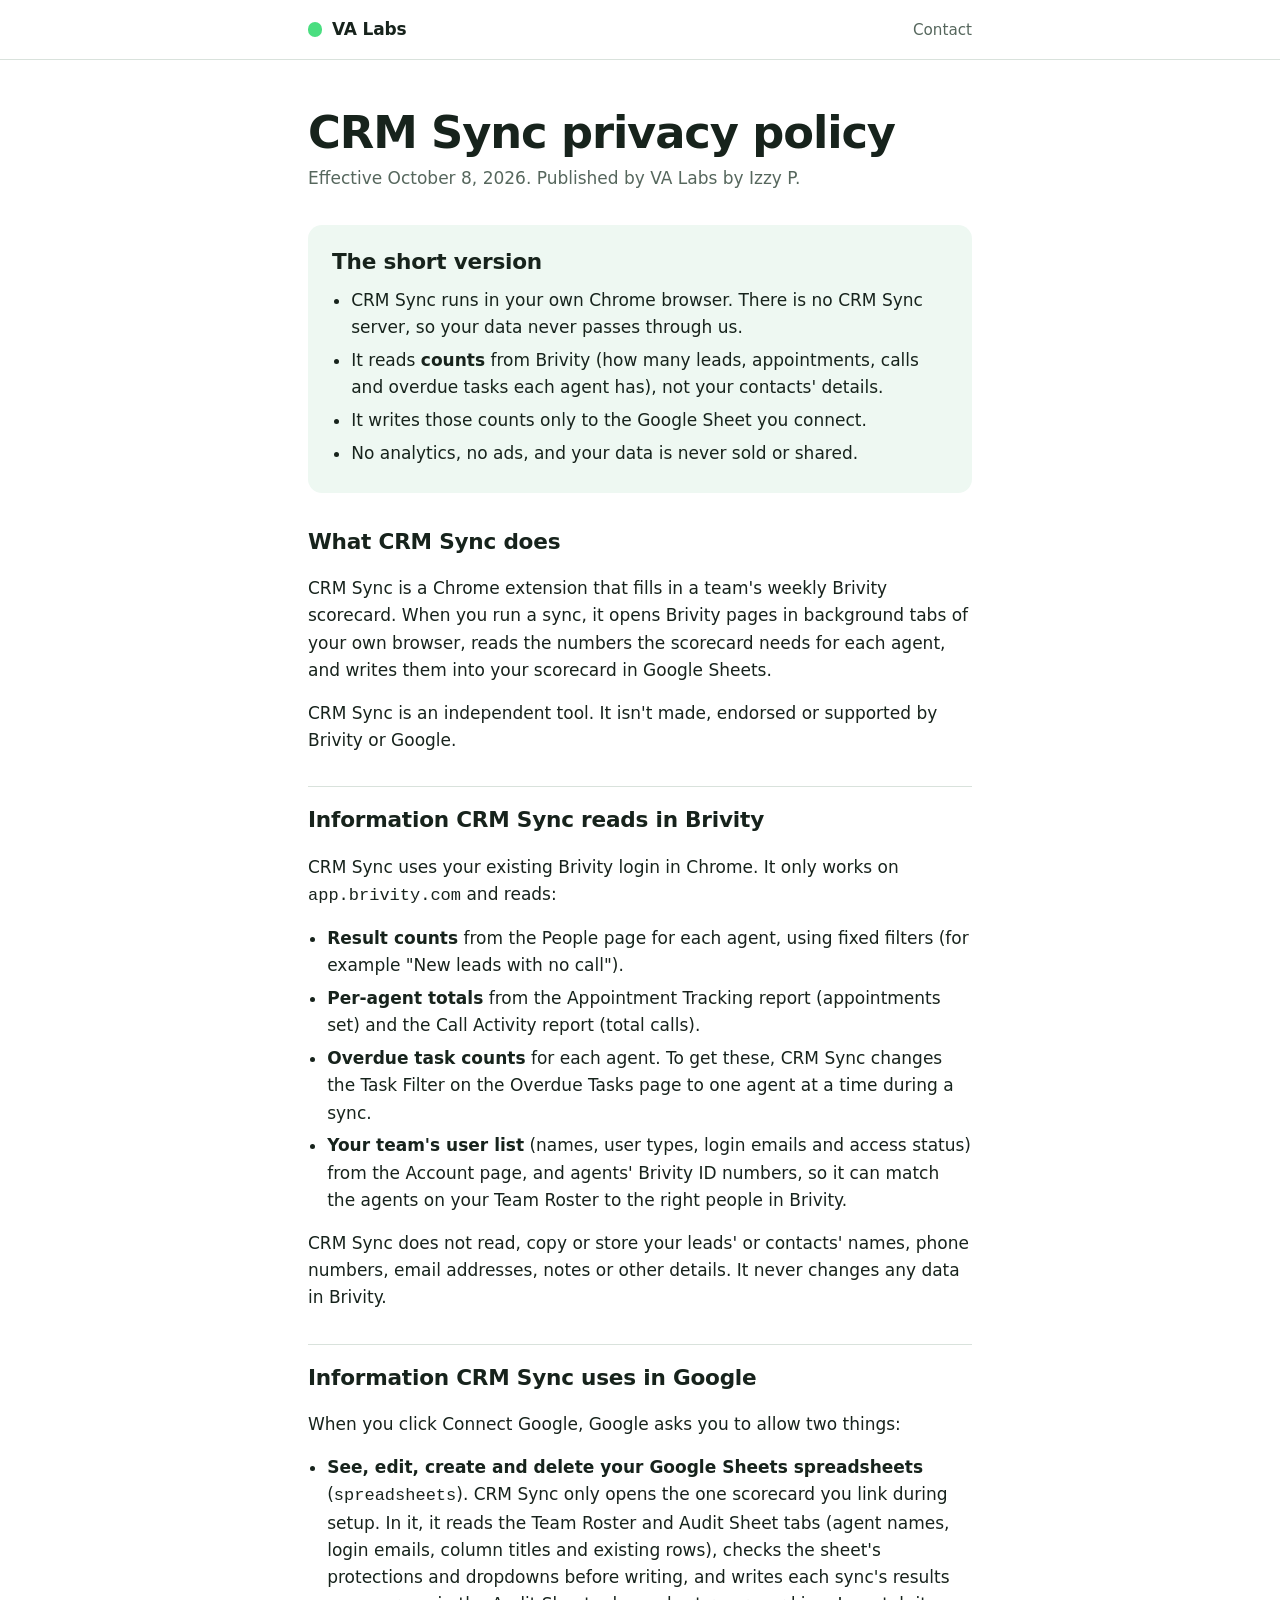
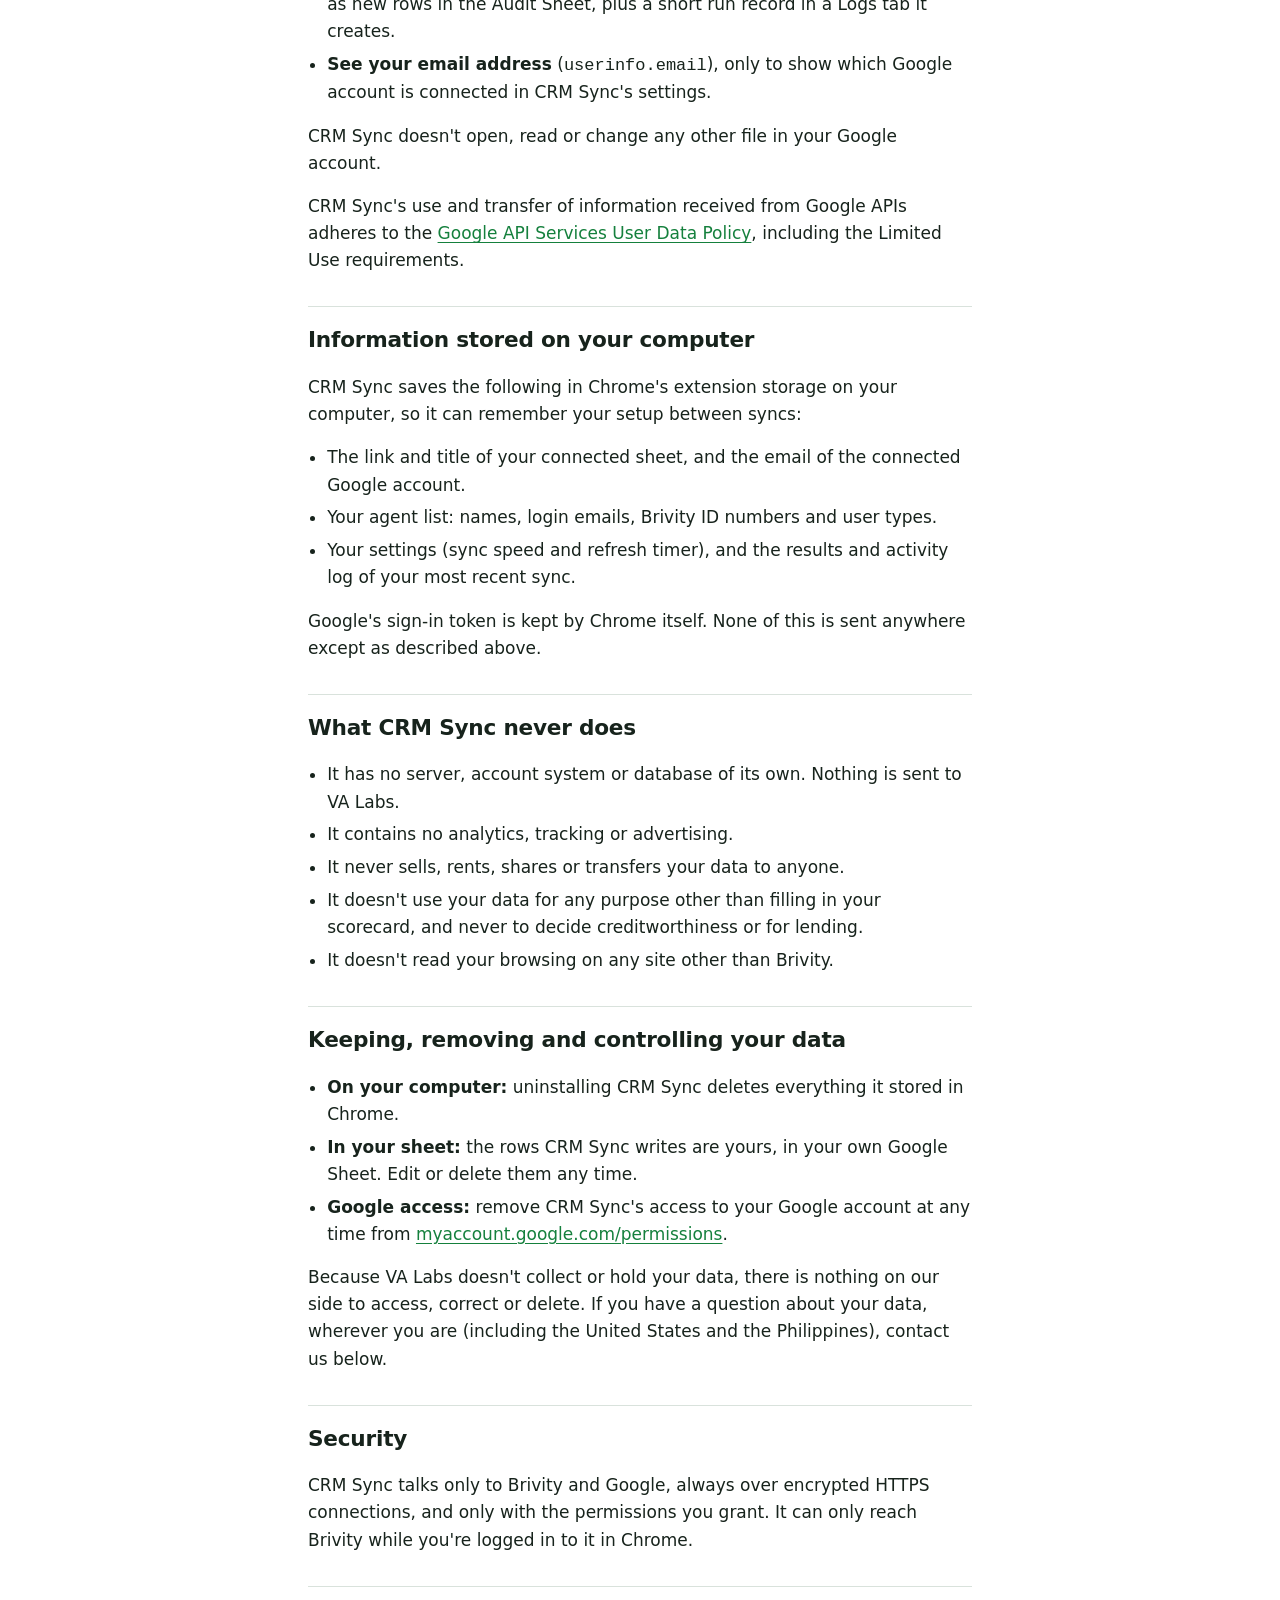
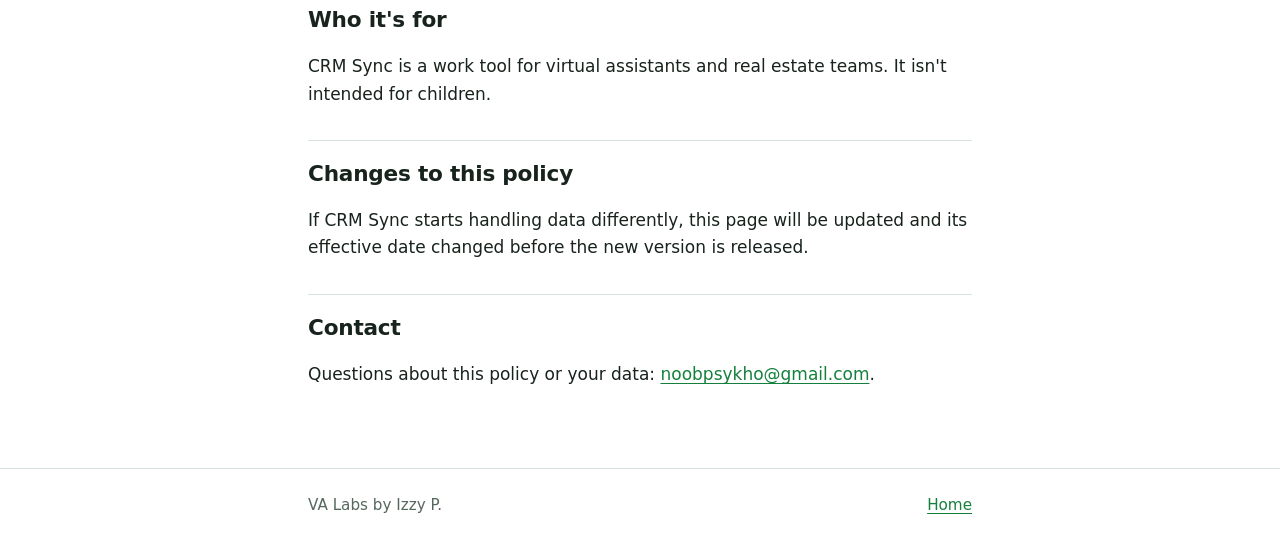
==== crm-sync-privacy.html @ 457f82c9 "Add files via upload" ====
<!DOCTYPE html>
<html lang="en">
<head>
  <meta charset="UTF-8">
  <meta name="viewport" content="width=device-width, initial-scale=1">
  <title>CRM Sync privacy policy | VA Labs by Izzy P.</title>
  <meta name="description" content="How the CRM Sync Chrome extension handles Brivity and Google Sheets data.">
  <link rel="stylesheet" href="style.css">
</head>
<body>
  <header class="site">
    <div class="wrap">
      <a class="brand" href="./"><span class="dot" aria-hidden="true"></span>VA Labs</a>
      <nav class="site" aria-label="Main"><a href="./#contact">Contact</a></nav>
    </div>
  </header>

  <main class="wrap policy">
    <h1>CRM Sync privacy policy</h1>
    <p class="meta">Effective October 8, 2026. Published by VA Labs by Izzy P.</p>

    <div class="short">
      <h2>The short version</h2>
      <ul>
        <li>CRM Sync runs in your own Chrome browser. There is no CRM Sync server, so your data never passes through us.</li>
        <li>It reads <strong>counts</strong> from Brivity (how many leads, appointments, calls and overdue tasks each agent has), not your contacts' details.</li>
        <li>It writes those counts only to the Google Sheet you connect.</li>
        <li>No analytics, no ads, and your data is never sold or shared.</li>
      </ul>
    </div>

    <section>
      <h2>What CRM Sync does</h2>
      <p>CRM Sync is a Chrome extension that fills in a team's weekly Brivity scorecard. When you run a sync, it opens Brivity pages in background tabs of your own browser, reads the numbers the scorecard needs for each agent, and writes them into your scorecard in Google Sheets.</p>
      <p>CRM Sync is an independent tool. It isn't made, endorsed or supported by Brivity or Google.</p>
    </section>

    <section>
      <h2>Information CRM Sync reads in Brivity</h2>
      <p>CRM Sync uses your existing Brivity login in Chrome. It only works on <code>app.brivity.com</code> and reads:</p>
      <ul>
        <li><strong>Result counts</strong> from the People page for each agent, using fixed filters (for example "New leads with no call").</li>
        <li><strong>Per-agent totals</strong> from the Appointment Tracking report (appointments set) and the Call Activity report (total calls).</li>
        <li><strong>Overdue task counts</strong> for each agent. To get these, CRM Sync changes the Task Filter on the Overdue Tasks page to one agent at a time during a sync.</li>
        <li><strong>Your team's user list</strong> (names, user types, login emails and access status) from the Account page, and agents' Brivity ID numbers, so it can match the agents on your Team Roster to the right people in Brivity.</li>
      </ul>
      <p>CRM Sync does not read, copy or store your leads' or contacts' names, phone numbers, email addresses, notes or other details. It never changes any data in Brivity.</p>
    </section>

    <section>
      <h2>Information CRM Sync uses in Google</h2>
      <p>When you click Connect Google, Google asks you to allow two things:</p>
      <ul>
        <li><strong>See, edit, create and delete your Google Sheets spreadsheets</strong> (<code>spreadsheets</code>). CRM Sync only opens the one scorecard you link during setup. In it, it reads the Team Roster and Audit Sheet tabs (agent names, login emails, column titles and existing rows), checks the sheet's protections and dropdowns before writing, and writes each sync's results as new rows in the Audit Sheet, plus a short run record in a Logs tab it creates.</li>
        <li><strong>See your email address</strong> (<code>userinfo.email</code>), only to show which Google account is connected in CRM Sync's settings.</li>
      </ul>
      <p>CRM Sync doesn't open, read or change any other file in your Google account.</p>
      <p>CRM Sync's use and transfer of information received from Google APIs adheres to the <a href="https://developers.google.com/terms/api-services-user-data-policy">Google API Services User Data Policy</a>, including the Limited Use requirements.</p>
    </section>

    <section>
      <h2>Information stored on your computer</h2>
      <p>CRM Sync saves the following in Chrome's extension storage on your computer, so it can remember your setup between syncs:</p>
      <ul>
        <li>The link and title of your connected sheet, and the email of the connected Google account.</li>
        <li>Your agent list: names, login emails, Brivity ID numbers and user types.</li>
        <li>Your settings (sync speed and refresh timer), and the results and activity log of your most recent sync.</li>
      </ul>
      <p>Google's sign-in token is kept by Chrome itself. None of this is sent anywhere except as described above.</p>
    </section>

    <section>
      <h2>What CRM Sync never does</h2>
      <ul>
        <li>It has no server, account system or database of its own. Nothing is sent to VA Labs.</li>
        <li>It contains no analytics, tracking or advertising.</li>
        <li>It never sells, rents, shares or transfers your data to anyone.</li>
        <li>It doesn't use your data for any purpose other than filling in your scorecard, and never to decide creditworthiness or for lending.</li>
        <li>It doesn't read your browsing on any site other than Brivity.</li>
      </ul>
    </section>

    <section>
      <h2>Keeping, removing and controlling your data</h2>
      <ul>
        <li><strong>On your computer:</strong> uninstalling CRM Sync deletes everything it stored in Chrome.</li>
        <li><strong>In your sheet:</strong> the rows CRM Sync writes are yours, in your own Google Sheet. Edit or delete them any time.</li>
        <li><strong>Google access:</strong> remove CRM Sync's access to your Google account at any time from <a href="https://myaccount.google.com/permissions">myaccount.google.com/permissions</a>.</li>
      </ul>
      <p>Because VA Labs doesn't collect or hold your data, there is nothing on our side to access, correct or delete. If you have a question about your data, wherever you are (including the United States and the Philippines), contact us below.</p>
    </section>

    <section>
      <h2>Security</h2>
      <p>CRM Sync talks only to Brivity and Google, always over encrypted HTTPS connections, and only with the permissions you grant. It can only reach Brivity while you're logged in to it in Chrome.</p>
    </section>

    <section>
      <h2>Who it's for</h2>
      <p>CRM Sync is a work tool for virtual assistants and real estate teams. It isn't intended for children.</p>
    </section>

    <section>
      <h2>Changes to this policy</h2>
      <p>If CRM Sync starts handling data differently, this page will be updated and its effective date changed before the new version is released.</p>
    </section>

    <section>
      <h2>Contact</h2>
      <p>Questions about this policy or your data: <a href="mailto:noobpsykho@gmail.com">noobpsykho@gmail.com</a>.</p>
    </section>
  </main>

  <footer class="site">
    <div class="wrap">
      <span>VA Labs by Izzy P.</span>
      <a href="./">Home</a>
    </div>
  </footer>
</body>
</html>
---- style.css ----
:root {
  --paper: #FFFFFF;
  --wash: #EEF8F2;
  --ink: #17231C;
  --muted: #56675D;
  --line: #D9E2DC;
  --green: #15803D;
  --leaf: #4ADE80;
  --font: "Segoe UI", system-ui, -apple-system, Roboto, "Helvetica Neue", Arial, sans-serif;
}
*, *::before, *::after { box-sizing: border-box; }
html { -webkit-text-size-adjust: 100%; }
body { margin: 0; background: var(--paper); color: var(--ink); font: 17px/1.6 var(--font); }
a { color: var(--green); text-underline-offset: 3px; }
a:hover { text-decoration-thickness: 2px; }
:focus-visible { outline: 2px solid #2563EB; outline-offset: 3px; border-radius: 2px; }
.wrap { max-width: 44rem; margin: 0 auto; padding: 0 1.25rem; }

header.site { border-bottom: 1px solid var(--line); }
header.site .wrap { display: flex; align-items: center; justify-content: space-between; gap: 1rem; padding-top: 1rem; padding-bottom: 1rem; }
.brand { display: flex; align-items: center; gap: .6rem; color: var(--ink); text-decoration: none; font-weight: 700; letter-spacing: -.01em; }
.dot { width: .9rem; height: .9rem; border-radius: 50%; background: var(--leaf); flex: none; }
nav.site a { color: var(--muted); text-decoration: none; font-size: .95rem; }
nav.site a:hover { color: var(--ink); }

.hero { padding: 4rem 0 3rem; }
.hero h1 { font-size: clamp(2.6rem, 8vw, 4.4rem); line-height: 1.02; letter-spacing: -.035em; margin: 0; font-weight: 800; }
.hero h1 .by { display: block; font-size: .42em; letter-spacing: -.01em; font-weight: 600; color: var(--muted); margin-top: .5rem; }
.hero p { font-size: 1.2rem; max-width: 34rem; margin: 1.5rem 0 0; color: var(--ink); }

section { padding: 2rem 0; }
h2 { font-size: 1.35rem; letter-spacing: -.01em; margin: 0 0 1rem; }
h3 { font-size: 1.1rem; margin: 1.8rem 0 .4rem; }
p, ul { margin: 0 0 1rem; }
ul { padding-left: 1.2rem; }
li { margin-bottom: .35rem; }

.project { background: var(--wash); border-radius: 14px; padding: 1.5rem 1.5rem 1.25rem; }
.project h3 { margin: 0; font-size: 1.4rem; display: flex; align-items: center; gap: .6rem; }
.project .what { margin: .5rem 0 1rem; }
.facts { display: grid; grid-template-columns: max-content 1fr; gap: .3rem 1.25rem; margin: 0 0 1rem; font-size: .95rem; }
.facts dt { color: var(--muted); }
.facts dd { margin: 0; }
.links { display: flex; flex-wrap: wrap; gap: .5rem 1.5rem; font-weight: 600; }

.policy h1 { font-size: clamp(2rem, 6vw, 2.8rem); line-height: 1.1; letter-spacing: -.025em; margin: 3rem 0 .5rem; }
.policy .meta { color: var(--muted); margin-bottom: 2rem; }
.policy .short { background: var(--wash); border-radius: 14px; padding: 1.25rem 1.5rem; margin-bottom: 1rem; }
.policy .short h2 { margin-bottom: .5rem; }
.policy .short ul { margin: 0; }
.policy section { padding: 1rem 0; border-top: 1px solid var(--line); }
.policy section:first-of-type { border-top: 0; }

footer.site { border-top: 1px solid var(--line); margin-top: 3rem; color: var(--muted); font-size: .95rem; }
footer.site .wrap { padding-top: 1.5rem; padding-bottom: 2.5rem; display: flex; flex-wrap: wrap; gap: .5rem 1.5rem; justify-content: space-between; }
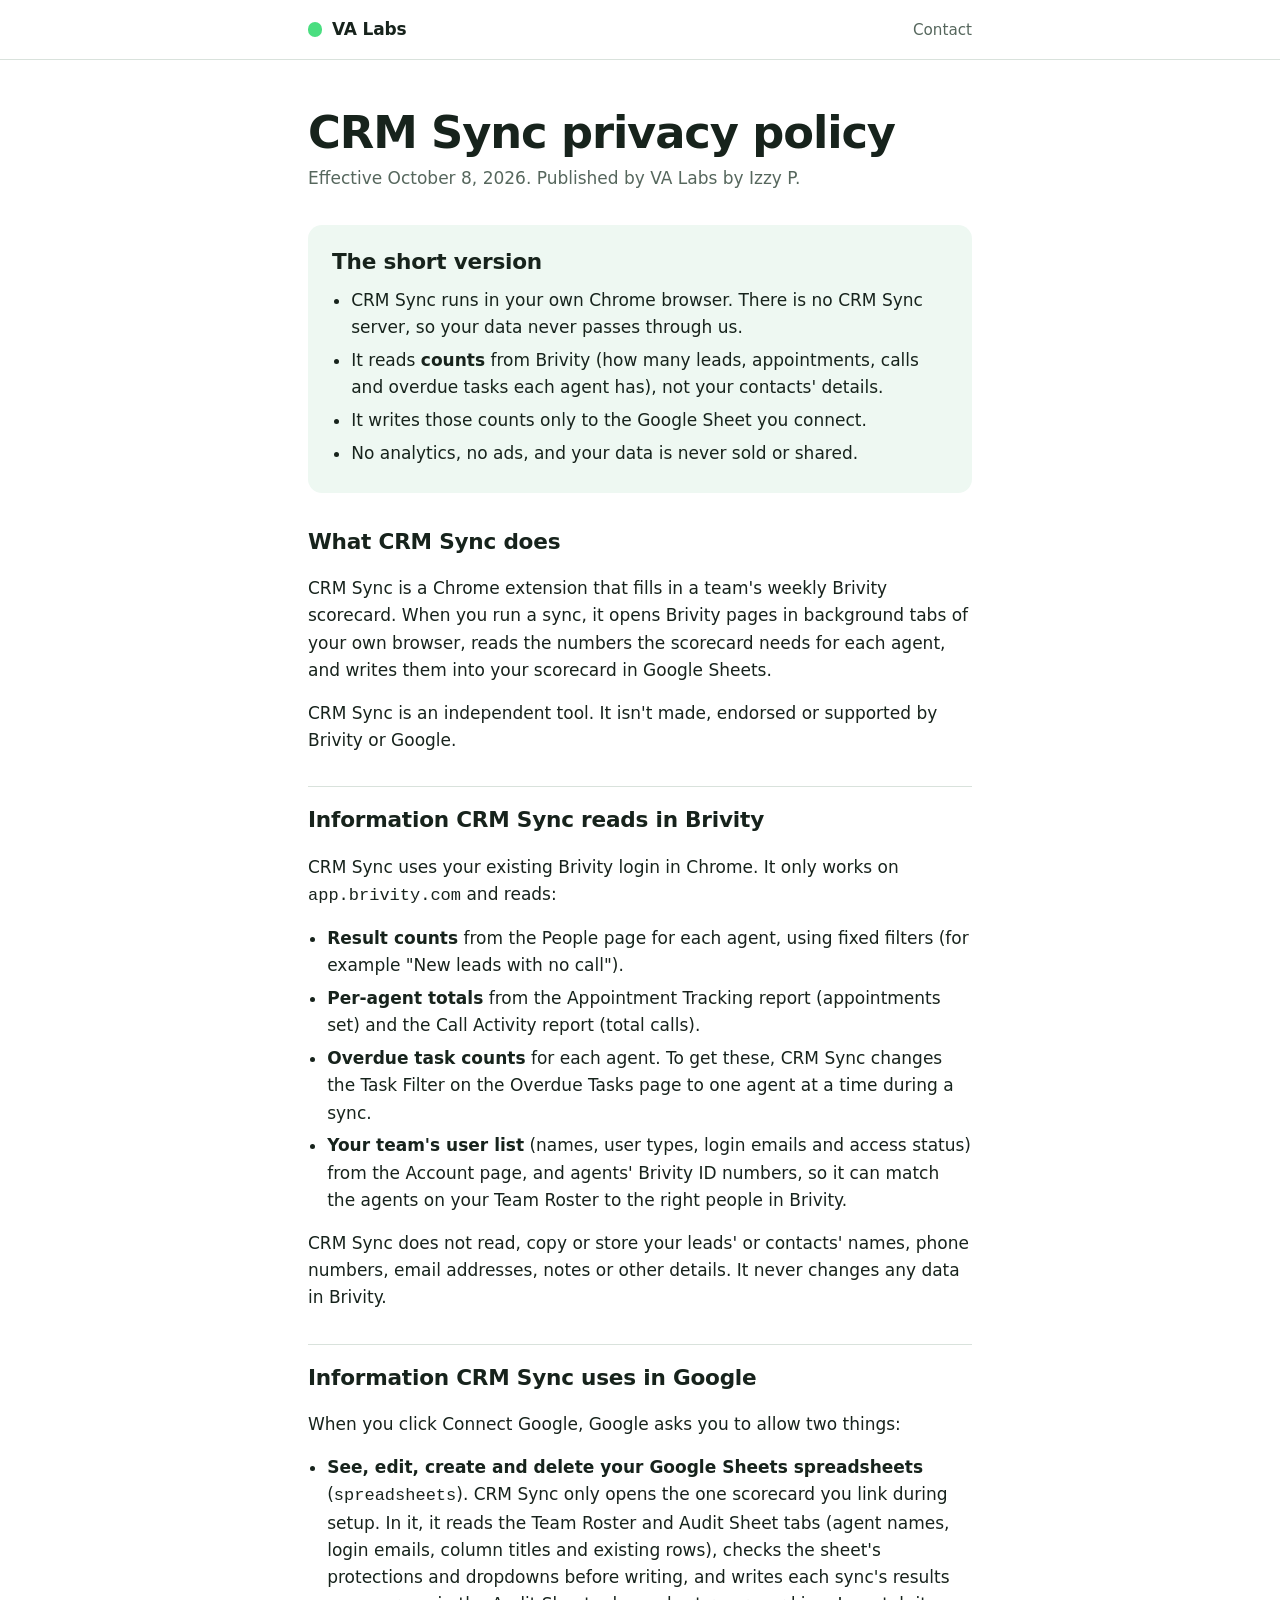
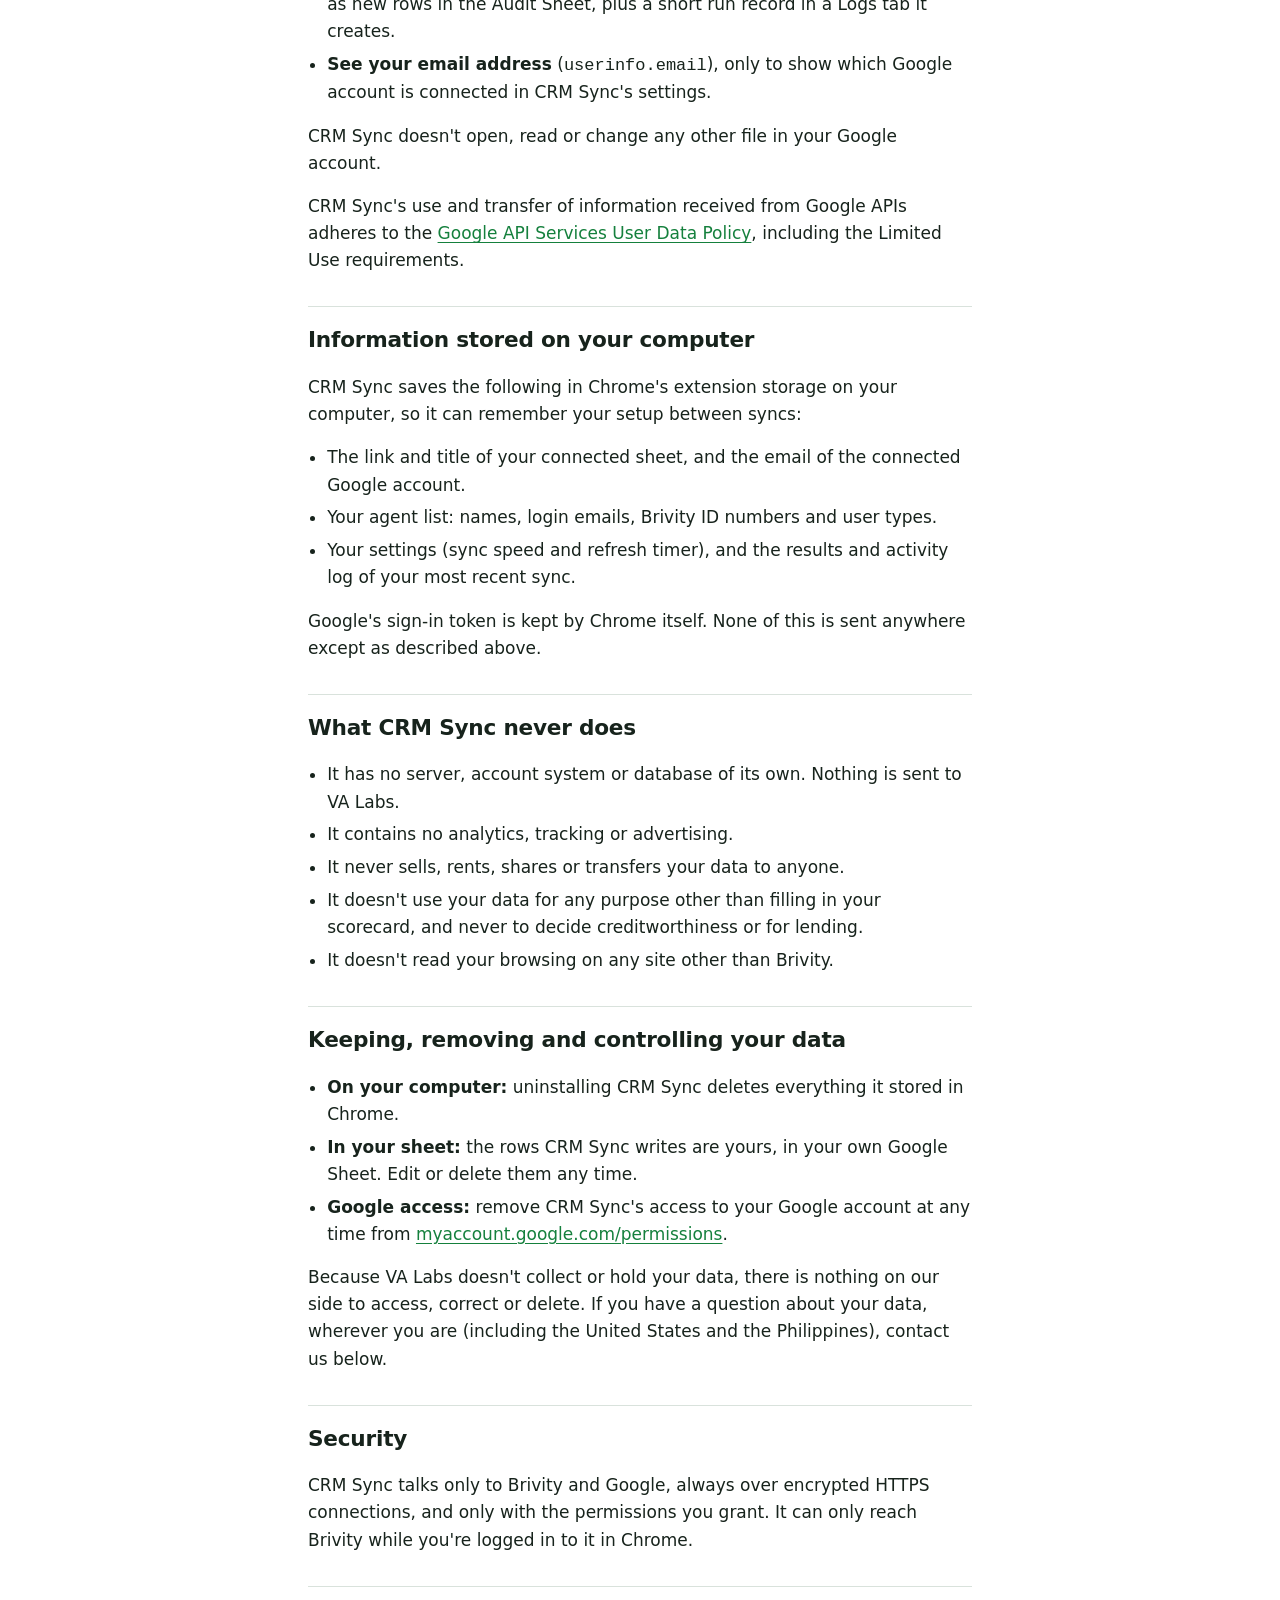
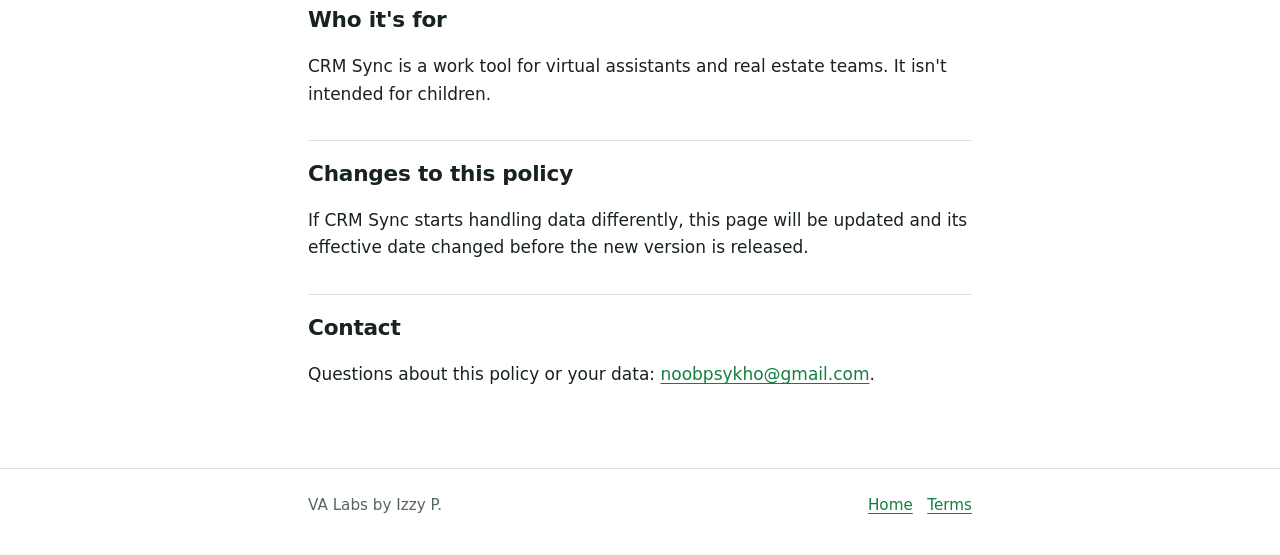
==== commit a7cba698: "Add files via upload" ====
--- a/crm-sync-privacy.html
+++ b/crm-sync-privacy.html
@@ -114,7 +114,7 @@
   <footer class="site">
     <div class="wrap">
       <span>VA Labs by Izzy P.</span>
-      <a href="./">Home</a>
+      <span><a href="./">Home</a> &nbsp; <a href="crm-sync-terms.html">Terms</a></span>
     </div>
   </footer>
 </body>
--- a/style.css
+++ b/style.css
@@ -53,3 +53,58 @@
 
 footer.site { border-top: 1px solid var(--line); margin-top: 3rem; color: var(--muted); font-size: .95rem; }
 footer.site .wrap { padding-top: 1.5rem; padding-bottom: 2.5rem; display: flex; flex-wrap: wrap; gap: .5rem 1.5rem; justify-content: space-between; }
+
+/* ── Homepage v2 ─────────────────────────────────────────────────────────── */
+.home .wrap { max-width: 64rem; }
+.home main.wrap { padding-top: 0; }
+.hero2 { display: grid; grid-template-columns: minmax(0, 1.05fr) minmax(0, 1fr); gap: 3rem; align-items: center; padding: 4.5rem 0 4rem; }
+.hero2 h1 { font-size: clamp(2.4rem, 5.6vw, 3.9rem); line-height: 1.04; letter-spacing: -.035em; font-weight: 800; margin: 0; max-width: 14ch; }
+.hero2 .lede { font-size: 1.2rem; color: var(--ink); margin: 1.4rem 0 0; max-width: 32rem; }
+.hero2 .sig { margin-top: 1.6rem; color: var(--muted); font-size: .98rem; display: flex; align-items: center; gap: .55rem; }
+.btn-link { display: inline-block; margin-top: 1.8rem; background: var(--green); color: #fff; text-decoration: none; font-weight: 650; padding: .75rem 1.15rem; border-radius: 10px; }
+.btn-link:hover { background: #116A32; color: #fff; }
+
+/* the scorecard row that fills itself in */
+.sheet { margin: 0; background: var(--paper); border: 1px solid var(--line); border-radius: 14px; box-shadow: 0 1px 0 var(--line), 0 18px 40px -24px rgba(21, 128, 61, .35); overflow: hidden; font-size: .9rem; }
+.sheet .bar { display: flex; align-items: center; gap: .5rem; padding: .6rem .9rem; border-bottom: 1px solid var(--line); background: var(--wash); color: var(--muted); font-size: .82rem; }
+.sheet .bar .dot { width: .6rem; height: .6rem; }
+.sheet table { width: 100%; border-collapse: collapse; font-variant-numeric: tabular-nums; }
+.sheet th, .sheet td { padding: .55rem .7rem; text-align: right; border-bottom: 1px solid var(--line); white-space: nowrap; }
+.sheet th { color: var(--muted); font-weight: 600; font-size: .78rem; }
+.sheet th:first-child, .sheet td:first-child { text-align: left; }
+.sheet tr:last-child td { border-bottom: 0; }
+.sheet td.n { color: var(--ink); font-weight: 600; }
+.sheet .status { padding: .6rem .9rem; border-top: 1px solid var(--line); color: var(--green); font-weight: 600; font-size: .85rem; display: flex; align-items: center; gap: .45rem; }
+@media (prefers-reduced-motion: no-preference) {
+  .sheet td.n { animation: fill .35s ease-out both; }
+  .sheet .status { animation: fill .4s ease-out both; animation-delay: 2.5s; }
+}
+@keyframes fill { from { opacity: 0; transform: translateY(3px); background: var(--wash); } to { opacity: 1; transform: none; background: transparent; } }
+
+.band { padding: 3rem 0; border-top: 1px solid var(--line); }
+.band > h2 { margin-bottom: 1.5rem; }
+.proj { display: grid; grid-template-columns: minmax(0, 1fr) minmax(0, 1fr); gap: 2rem 3rem; align-items: start; }
+.proj h3 { font-size: 1.6rem; letter-spacing: -.02em; margin: 0 0 .5rem; display: flex; align-items: center; gap: .6rem; }
+.proj ul { list-style: none; padding: 0; margin: 0; }
+.proj ul li { padding: .65rem 0; border-bottom: 1px solid var(--line); }
+.proj ul li:first-child { padding-top: 0; }
+.proj ul li b { display: block; }
+.proj .aside { color: var(--muted); font-size: .95rem; margin-top: 1rem; }
+
+.principles { display: grid; grid-template-columns: repeat(3, minmax(0, 1fr)); gap: 2rem; }
+.principles h3 { margin: 0 0 .35rem; font-size: 1.1rem; display: flex; align-items: center; gap: .5rem; }
+.principles h3::before { content: ""; width: .55rem; height: .55rem; border-radius: 50%; background: var(--leaf); flex: none; }
+.principles p { margin: 0; color: var(--muted); }
+
+.about { display: grid; grid-template-columns: minmax(0, 1fr) minmax(0, 1fr); gap: 2rem 3rem; }
+.about p { max-width: 34rem; }
+.contact-email { font-size: 1.25rem; font-weight: 650; }
+
+@media (max-width: 820px) {
+  .hero2, .proj, .about { grid-template-columns: 1fr; }
+  .hero2 { padding: 3rem 0; gap: 2rem; }
+  .principles { grid-template-columns: 1fr; gap: 1.25rem; }
+}
+@media (max-width: 420px) {
+  .sheet th:nth-child(5), .sheet td:nth-child(5) { display: none; }
+}
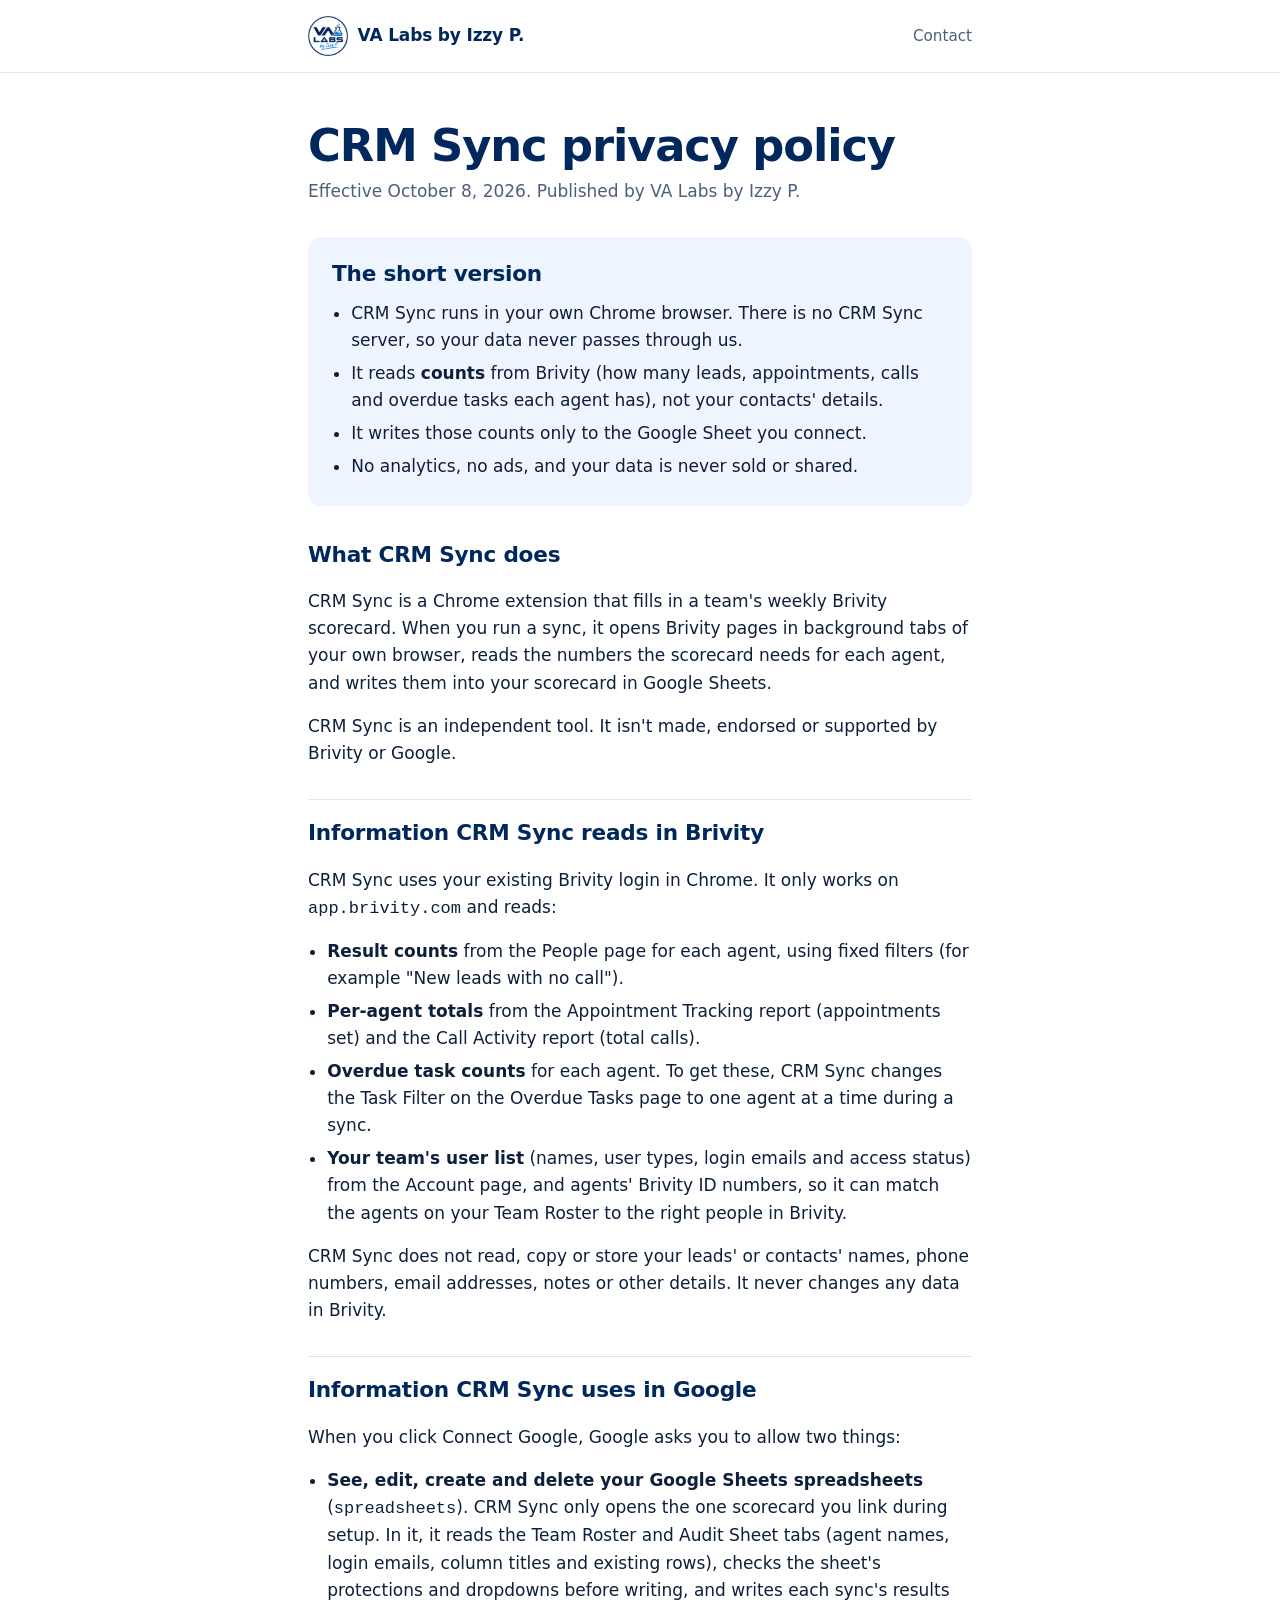
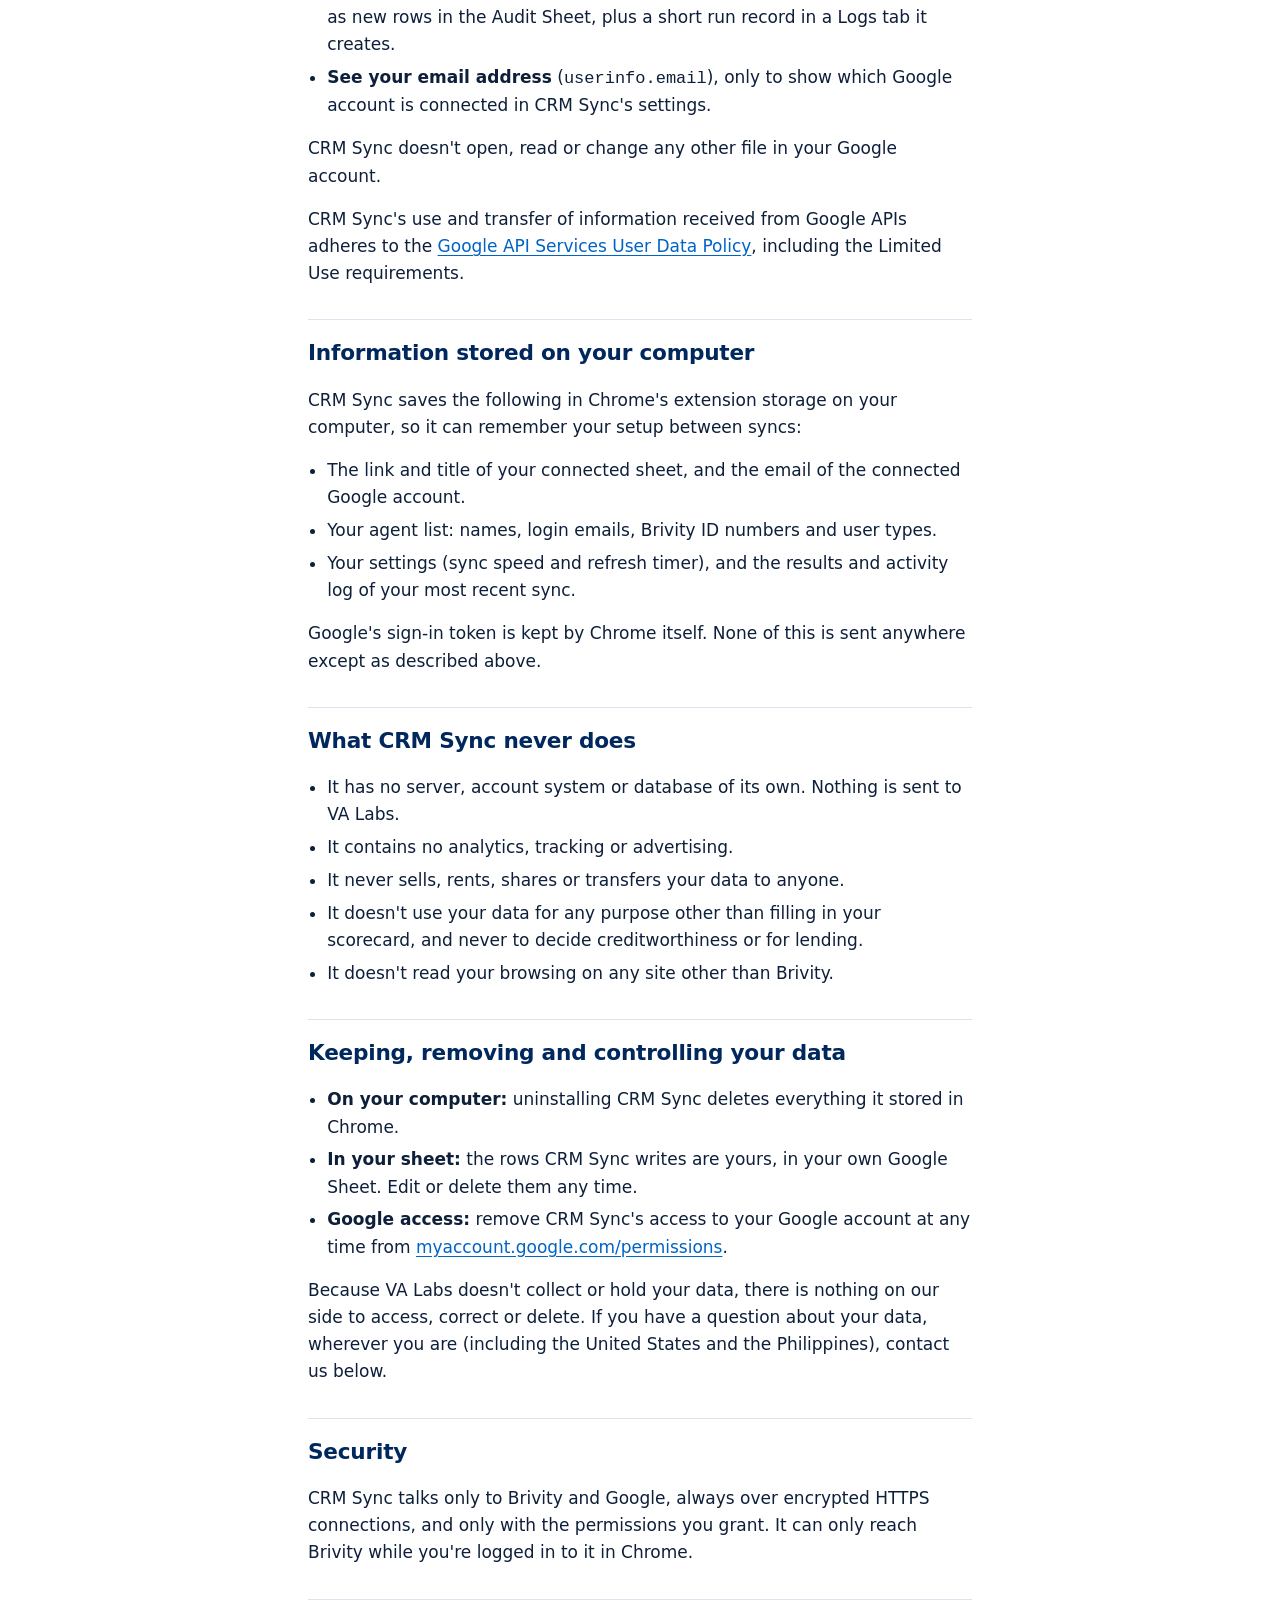
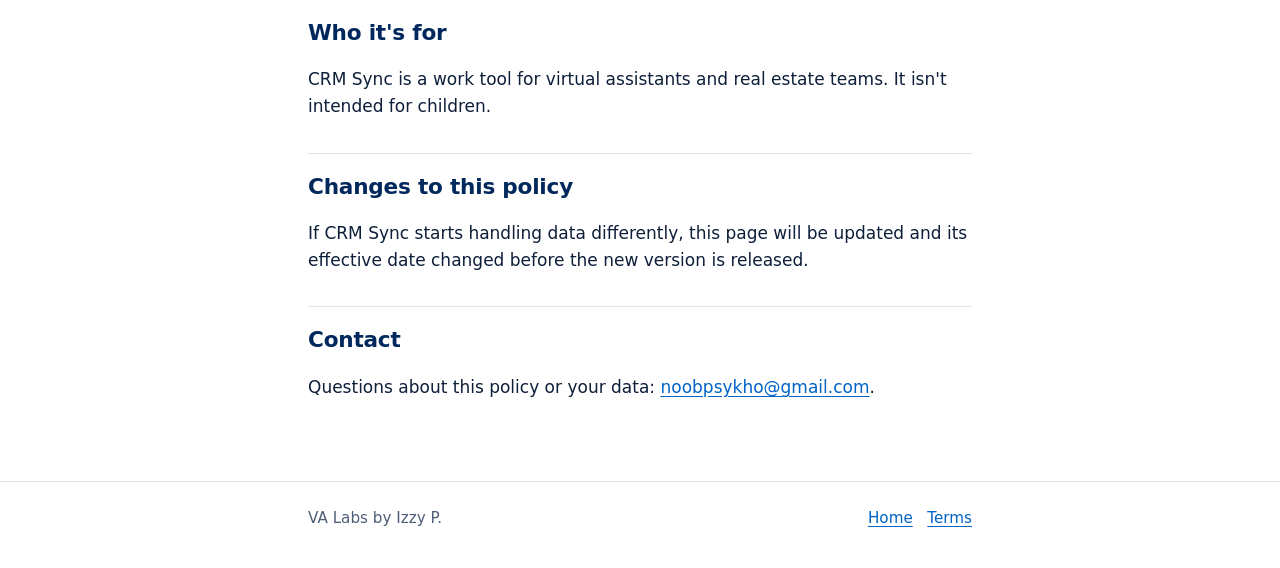
==== commit c57c3fd5: "Add files via upload" ====
--- a/crm-sync-privacy.html
+++ b/crm-sync-privacy.html
@@ -5,12 +5,14 @@
   <meta name="viewport" content="width=device-width, initial-scale=1">
   <title>CRM Sync privacy policy | VA Labs by Izzy P.</title>
   <meta name="description" content="How the CRM Sync Chrome extension handles Brivity and Google Sheets data.">
+  <link rel="icon" type="image/png" sizes="32x32" href="favicon-32.png">
+  <link rel="apple-touch-icon" href="apple-touch-icon.png">
   <link rel="stylesheet" href="style.css">
 </head>
 <body>
   <header class="site">
     <div class="wrap">
-      <a class="brand" href="./"><span class="dot" aria-hidden="true"></span>VA Labs</a>
+      <a class="brand" href="./"><img src="va-labs-logo.png" alt="" width="40" height="40">VA Labs by Izzy P.</a>
       <nav class="site" aria-label="Main"><a href="./#contact">Contact</a></nav>
     </div>
   </header>
--- a/style.css
+++ b/style.css
@@ -1,17 +1,18 @@
 :root {
   --paper: #FFFFFF;
-  --wash: #EEF8F2;
-  --ink: #17231C;
-  --muted: #56675D;
-  --line: #D9E2DC;
-  --green: #15803D;
-  --leaf: #4ADE80;
+  --wash: #EEF5FF;
+  --ink: #0E1F3A;
+  --navy: #01285D;
+  --muted: #4E5F78;
+  --line: #DCE4EF;
+  --link: #0063C6;
+  --spark: #0083FD;
   --font: "Segoe UI", system-ui, -apple-system, Roboto, "Helvetica Neue", Arial, sans-serif;
 }
 *, *::before, *::after { box-sizing: border-box; }
 html { -webkit-text-size-adjust: 100%; }
 body { margin: 0; background: var(--paper); color: var(--ink); font: 17px/1.6 var(--font); }
-a { color: var(--green); text-underline-offset: 3px; }
+a { color: var(--link); text-underline-offset: 3px; }
 a:hover { text-decoration-thickness: 2px; }
 :focus-visible { outline: 2px solid #2563EB; outline-offset: 3px; border-radius: 2px; }
 .wrap { max-width: 44rem; margin: 0 auto; padding: 0 1.25rem; }
@@ -19,7 +20,7 @@
 header.site { border-bottom: 1px solid var(--line); }
 header.site .wrap { display: flex; align-items: center; justify-content: space-between; gap: 1rem; padding-top: 1rem; padding-bottom: 1rem; }
 .brand { display: flex; align-items: center; gap: .6rem; color: var(--ink); text-decoration: none; font-weight: 700; letter-spacing: -.01em; }
-.dot { width: .9rem; height: .9rem; border-radius: 50%; background: var(--leaf); flex: none; }
+.dot { width: .9rem; height: .9rem; border-radius: 50%; background: var(--spark); flex: none; }
 nav.site a { color: var(--muted); text-decoration: none; font-size: .95rem; }
 nav.site a:hover { color: var(--ink); }
 
@@ -61,11 +62,11 @@
 .hero2 h1 { font-size: clamp(2.4rem, 5.6vw, 3.9rem); line-height: 1.04; letter-spacing: -.035em; font-weight: 800; margin: 0; max-width: 14ch; }
 .hero2 .lede { font-size: 1.2rem; color: var(--ink); margin: 1.4rem 0 0; max-width: 32rem; }
 .hero2 .sig { margin-top: 1.6rem; color: var(--muted); font-size: .98rem; display: flex; align-items: center; gap: .55rem; }
-.btn-link { display: inline-block; margin-top: 1.8rem; background: var(--green); color: #fff; text-decoration: none; font-weight: 650; padding: .75rem 1.15rem; border-radius: 10px; }
-.btn-link:hover { background: #116A32; color: #fff; }
+.btn-link { display: inline-block; margin-top: 1.8rem; background: var(--link); color: #fff; text-decoration: none; font-weight: 650; padding: .75rem 1.15rem; border-radius: 10px; }
+.btn-link:hover { background: #004A96; color: #fff; }
 
 /* the scorecard row that fills itself in */
-.sheet { margin: 0; background: var(--paper); border: 1px solid var(--line); border-radius: 14px; box-shadow: 0 1px 0 var(--line), 0 18px 40px -24px rgba(21, 128, 61, .35); overflow: hidden; font-size: .9rem; }
+.sheet { margin: 0; background: var(--paper); border: 1px solid var(--line); border-radius: 14px; box-shadow: 0 1px 0 var(--line), 0 18px 40px -24px rgba(1, 40, 93, .30); overflow: hidden; font-size: .9rem; }
 .sheet .bar { display: flex; align-items: center; gap: .5rem; padding: .6rem .9rem; border-bottom: 1px solid var(--line); background: var(--wash); color: var(--muted); font-size: .82rem; }
 .sheet .bar .dot { width: .6rem; height: .6rem; }
 .sheet table { width: 100%; border-collapse: collapse; font-variant-numeric: tabular-nums; }
@@ -74,7 +75,7 @@
 .sheet th:first-child, .sheet td:first-child { text-align: left; }
 .sheet tr:last-child td { border-bottom: 0; }
 .sheet td.n { color: var(--ink); font-weight: 600; }
-.sheet .status { padding: .6rem .9rem; border-top: 1px solid var(--line); color: var(--green); font-weight: 600; font-size: .85rem; display: flex; align-items: center; gap: .45rem; }
+.sheet .status { padding: .6rem .9rem; border-top: 1px solid var(--line); color: var(--link); font-weight: 600; font-size: .85rem; display: flex; align-items: center; gap: .45rem; }
 @media (prefers-reduced-motion: no-preference) {
   .sheet td.n { animation: fill .35s ease-out both; }
   .sheet .status { animation: fill .4s ease-out both; animation-delay: 2.5s; }
@@ -93,7 +94,7 @@
 
 .principles { display: grid; grid-template-columns: repeat(3, minmax(0, 1fr)); gap: 2rem; }
 .principles h3 { margin: 0 0 .35rem; font-size: 1.1rem; display: flex; align-items: center; gap: .5rem; }
-.principles h3::before { content: ""; width: .55rem; height: .55rem; border-radius: 50%; background: var(--leaf); flex: none; }
+.principles h3::before { content: ""; width: .55rem; height: .55rem; border-radius: 50%; background: var(--spark); flex: none; }
 .principles p { margin: 0; color: var(--muted); }
 
 .about { display: grid; grid-template-columns: minmax(0, 1fr) minmax(0, 1fr); gap: 2rem 3rem; }
@@ -108,3 +109,10 @@
 @media (max-width: 420px) {
   .sheet th:nth-child(5), .sheet td:nth-child(5) { display: none; }
 }
+
+/* ── VA Labs brand ───────────────────────────────────────────────────────── */
+.brand img { width: 40px; height: 40px; display: block; }
+.brand { color: var(--navy); }
+h1, h2, .proj h3 { color: var(--navy); }
+.hero2 h1 em { font-style: normal; color: var(--spark); }
+.about-logo { width: 132px; height: 132px; display: block; margin-bottom: 1rem; }
